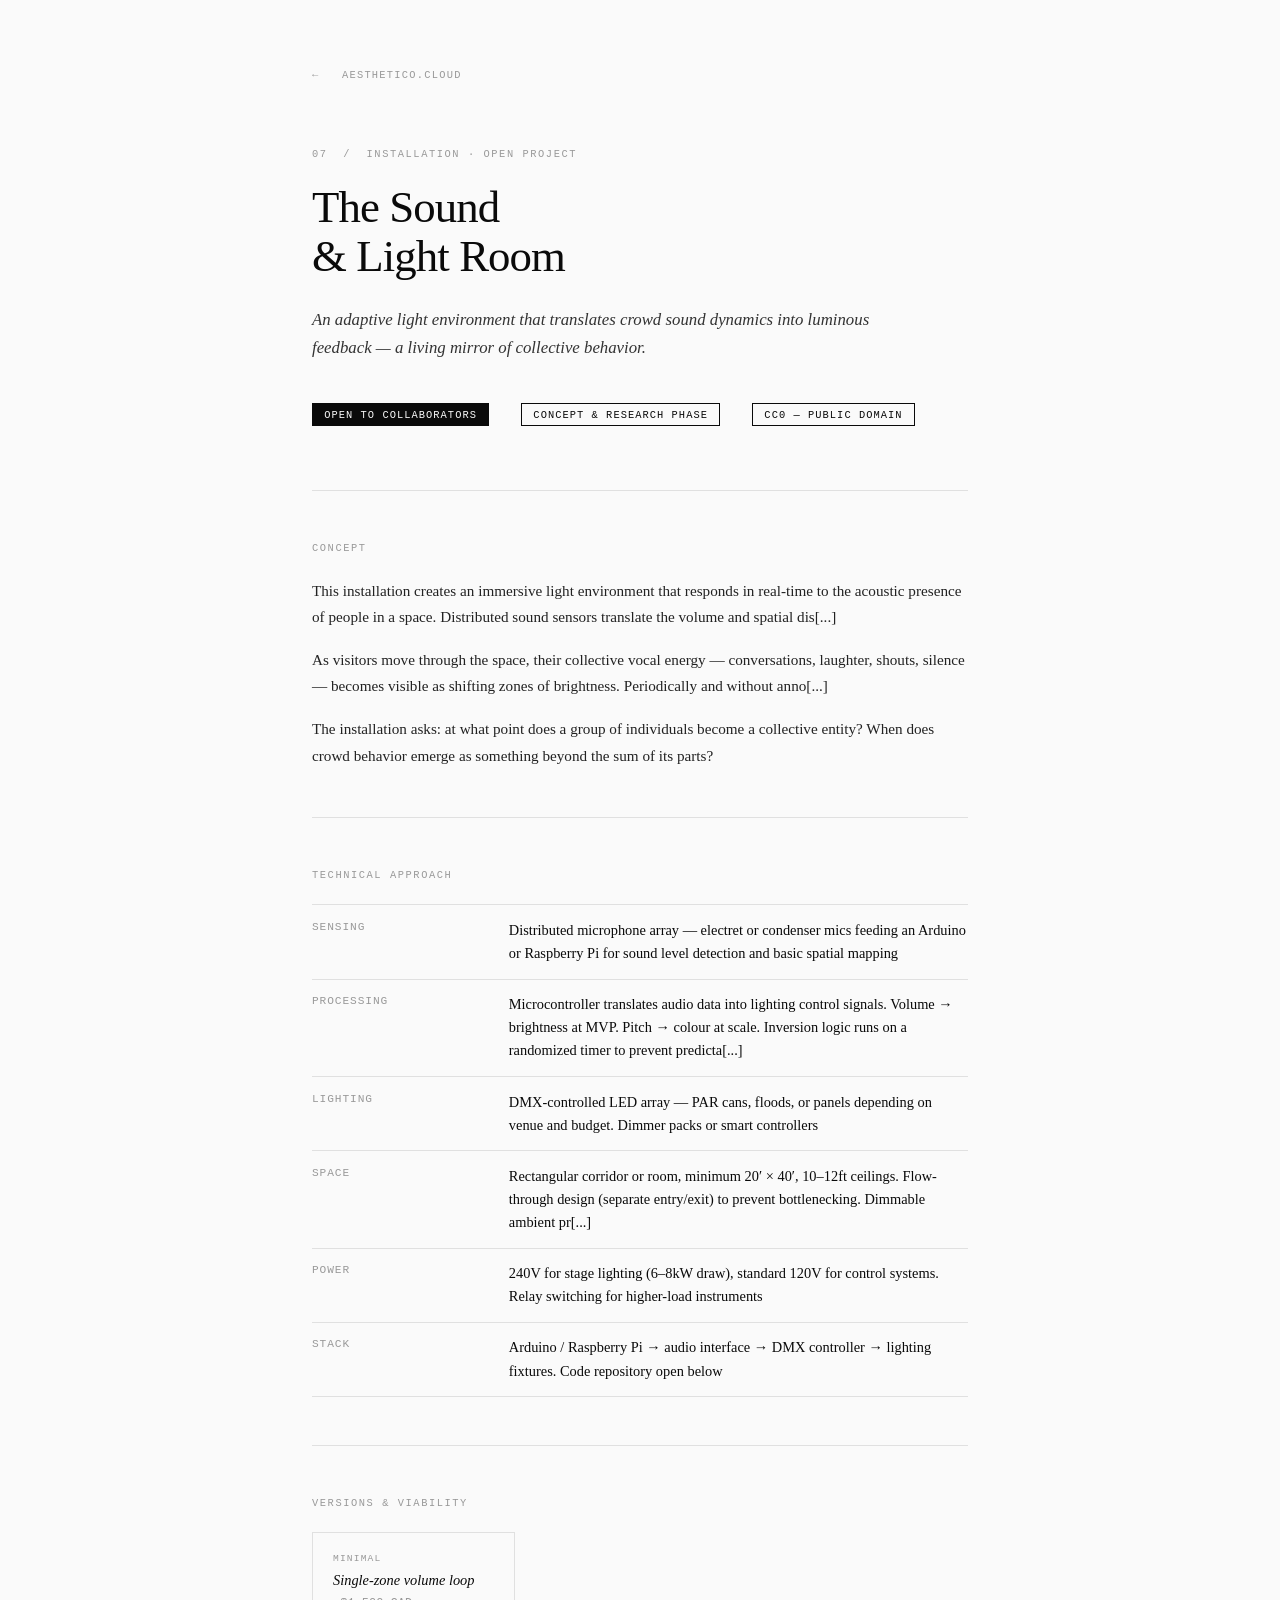
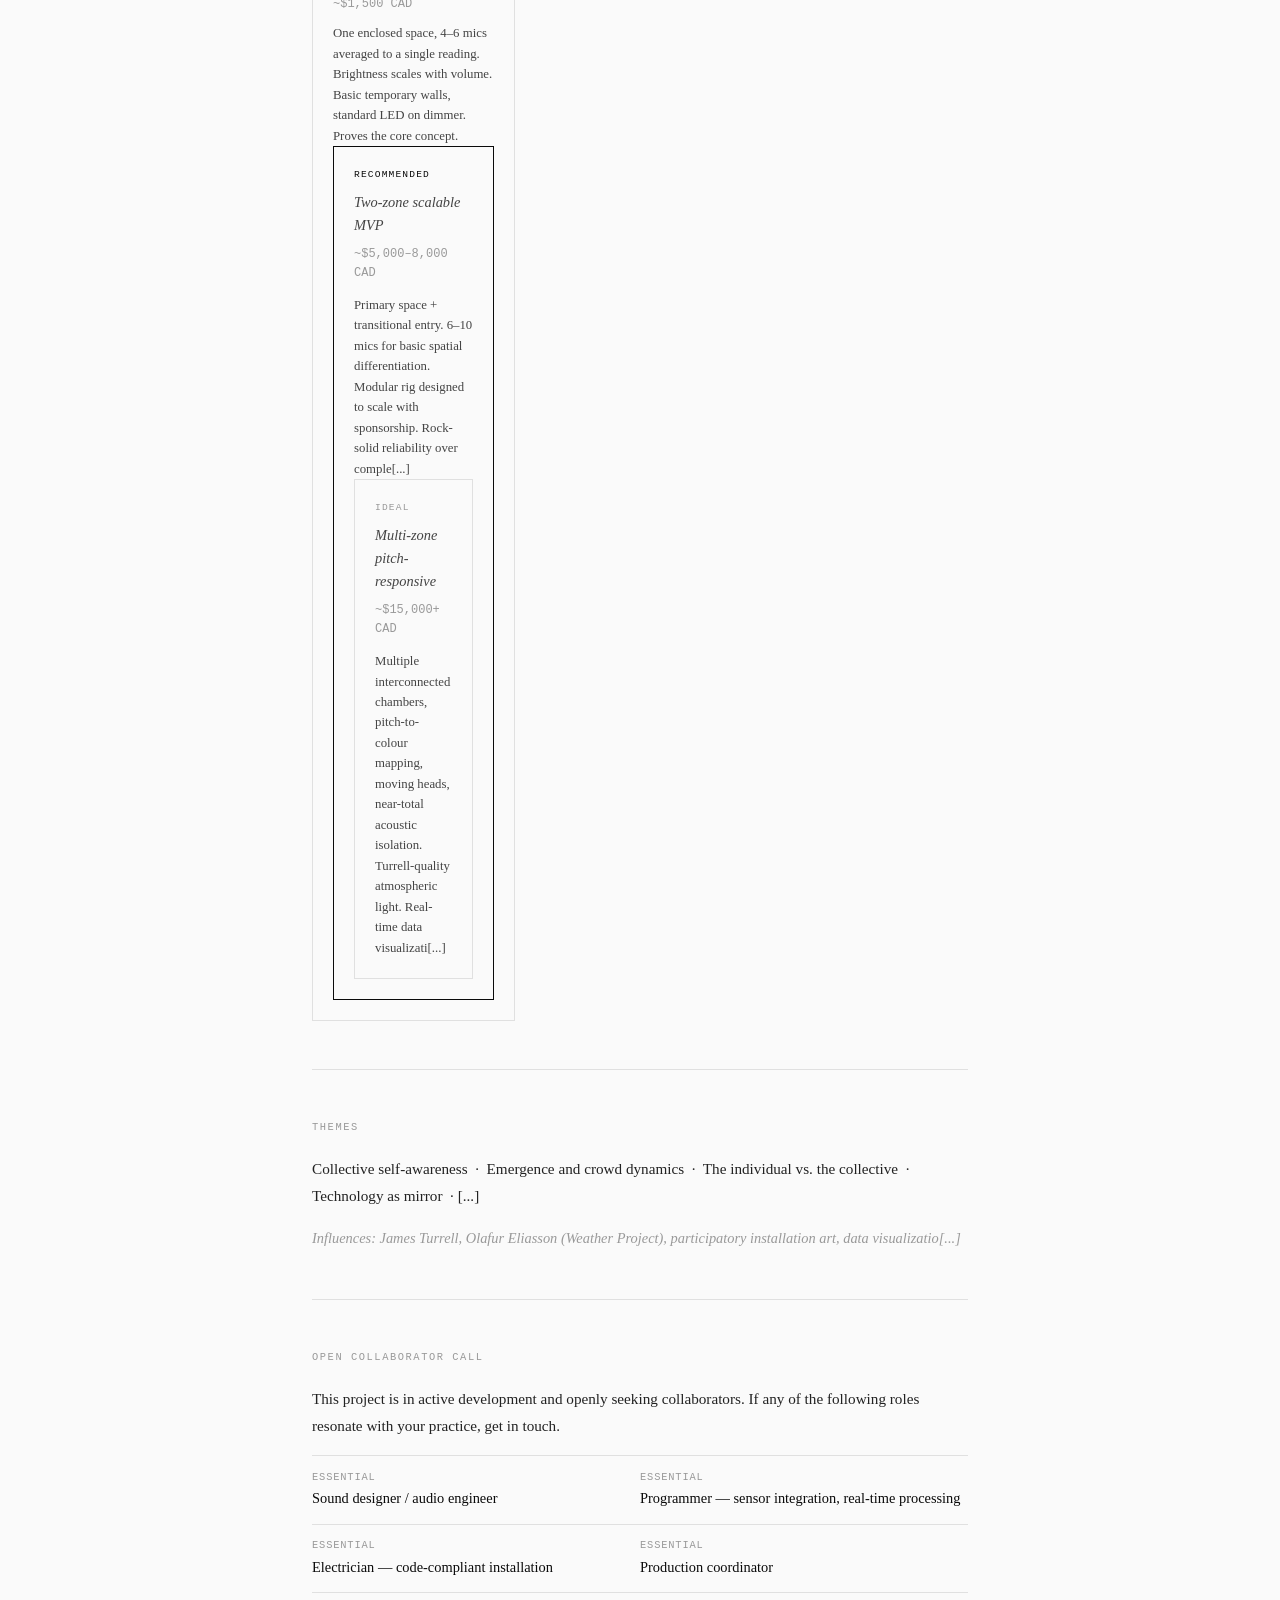
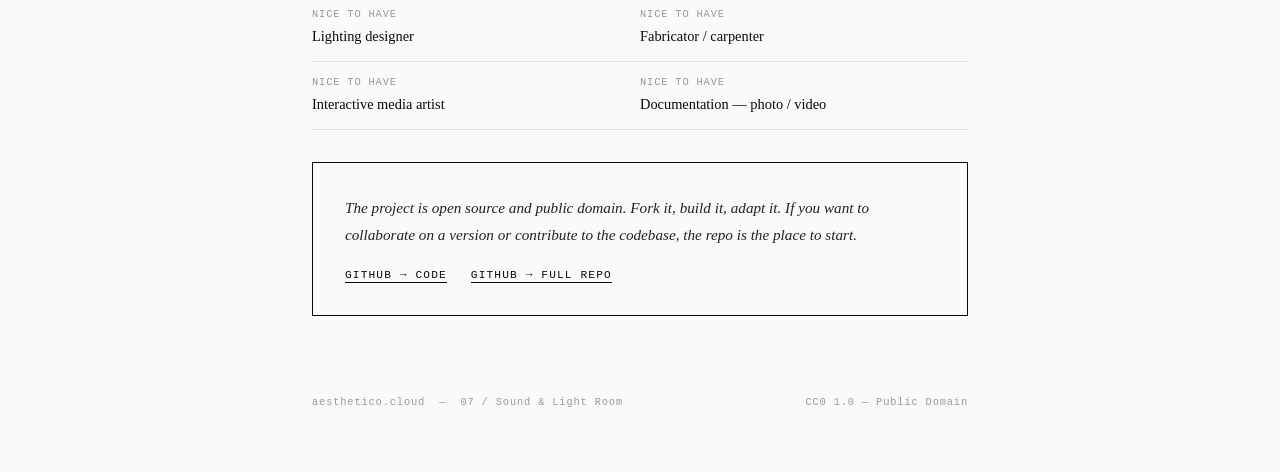
==== sound-light-room/index.html @ 417d95ab "Rename sound-light-room-index.html to sound-light-room/index.html" ====
<!DOCTYPE html>
<html lang="en">
<head>
  <meta charset="UTF-8" />
  <meta name="viewport" content="width=device-width, initial-scale=1.0" />
  <title>The Sound & Light Room — aesthetico.cloud</title>
  <style>
    *, *::before, *::after { box-sizing: border-box; margin: 0; padding: 0; }

    :root {
      --ink: #0a0a0a;
      --paper: #fafafa;
      --dim: #999;
      --rule: #e0e0e0;
      --accent: #0a0a0a;
    }

    body {
      background: var(--paper);
      color: var(--ink);
      font-family: 'Baskerville', 'Libre Baskerville', 'Georgia', serif;
      min-height: 100vh;
      padding: 4rem 2rem;
      max-width: 720px;
      margin: 0 auto;
    }

    .back {
      display: inline-flex;
      align-items: center;
      gap: 0.5rem;
      font-family: 'Courier New', monospace;
      font-size: 0.65rem;
      letter-spacing: 0.12em;
      text-transform: uppercase;
      color: var(--dim);
      text-decoration: none;
      margin-bottom: 4rem;
      transition: color 0.15s;
    }
    .back:hover { color: var(--ink); }

    header { margin-bottom: 4rem; }

    .eyebrow {
      font-family: 'Courier New', monospace;
      font-size: 0.65rem;
      letter-spacing: 0.15em;
      text-transform: uppercase;
      color: var(--dim);
      margin-bottom: 1.25rem;
    }

    h1 {
      font-size: clamp(2rem, 6vw, 2.8rem);
      font-weight: normal;
      letter-spacing: -0.02em;
      line-height: 1.1;
      margin-bottom: 1.5rem;
    }

    .lede {
      font-size: 1.05rem;
      line-height: 1.7;
      color: #333;
      max-width: 580px;
      font-style: italic;
    }

    /* Status badge */
    .status-row {
      display: flex;
      align-items: center;
      gap: 2rem;
      margin: 2.5rem 0;
      flex-wrap: wrap;
    }
    .badge {
      font-family: 'Courier New', monospace;
      font-size: 0.65rem;
      letter-spacing: 0.1em;
      text-transform: uppercase;
      padding: 0.3rem 0.7rem;
      border: 1px solid var(--ink);
      color: var(--ink);
    }
    .badge.open { background: var(--ink); color: var(--paper); }

    hr {
      border: none;
      border-top: 1px solid var(--rule);
      margin: 3rem 0;
    }

    section { margin-bottom: 3rem; }

    .section-label {
      font-family: 'Courier New', monospace;
      font-size: 0.65rem;
      letter-spacing: 0.15em;
      text-transform: uppercase;
      color: var(--dim);
      margin-bottom: 1.25rem;
    }

    h2 {
      font-size: 1.2rem;
      font-weight: normal;
      letter-spacing: -0.01em;
      margin-bottom: 1rem;
    }

    p {
      font-size: 0.95rem;
      line-height: 1.75;
      color: #222;
      margin-bottom: 1rem;
    }

    p:last-child { margin-bottom: 0; }

    /* Spec table */
    .spec-table {
      width: 100%;
      border-collapse: collapse;
      margin-top: 1rem;
    }
    .spec-table tr { border-bottom: 1px solid var(--rule); }
    .spec-table tr:first-child { border-top: 1px solid var(--rule); }
    .spec-table td {
      padding: 0.85rem 0;
      font-size: 0.9rem;
      line-height: 1.6;
      vertical-align: top;
    }
    .spec-table td:first-child {
      font-family: 'Courier New', monospace;
      font-size: 0.7rem;
      letter-spacing: 0.08em;
      text-transform: uppercase;
      color: var(--dim);
      width: 30%;
      padding-right: 1.5rem;
    }

    /* Version cards */
    .versions {
      display: grid;
      grid-template-columns: 1fr 1fr 1fr;
      gap: 1.5rem;
      margin-top: 1rem;
    }
    .version-card {
      border: 1px solid var(--rule);
      padding: 1.25rem;
    }
    .version-card.recommended {
      border-color: var(--ink);
    }
    .version-label {
      font-family: 'Courier New', monospace;
      font-size: 0.6rem;
      letter-spacing: 0.12em;
      text-transform: uppercase;
      color: var(--dim);
      margin-bottom: 0.5rem;
    }
    .version-label.rec { color: var(--ink); }
    .version-title {
      font-size: 0.9rem;
      margin-bottom: 0.5rem;
      font-style: italic;
    }
    .version-budget {
      font-family: 'Courier New', monospace;
      font-size: 0.75rem;
      color: var(--dim);
      margin-bottom: 0.75rem;
    }
    .version-notes {
      font-size: 0.8rem;
      line-height: 1.6;
      color: #444;
    }

    /* Collaborator section */
    .collab-grid {
      display: grid;
      grid-template-columns: 1fr 1fr;
      gap: 0;
      border-top: 1px solid var(--rule);
      margin-top: 1rem;
    }
    .collab-item {
      padding: 0.85rem 0;
      border-bottom: 1px solid var(--rule);
      font-size: 0.9rem;
      line-height: 1.5;
    }
    .collab-item:nth-child(odd) { padding-right: 1.5rem; }
    .collab-role {
      font-family: 'Courier New', monospace;
      font-size: 0.65rem;
      letter-spacing: 0.08em;
      text-transform: uppercase;
      color: var(--dim);
      margin-bottom: 0.2rem;
    }

    /* CTA */
    .cta-block {
      border: 1px solid var(--ink);
      padding: 2rem;
      margin-top: 2rem;
    }
    .cta-block p {
      font-style: italic;
      margin-bottom: 1.25rem;
    }
    .cta-links {
      display: flex;
      gap: 1.5rem;
      flex-wrap: wrap;
    }
    .cta-link {
      font-family: 'Courier New', monospace;
      font-size: 0.7rem;
      letter-spacing: 0.1em;
      text-transform: uppercase;
      color: var(--ink);
      text-decoration: none;
      border-bottom: 1px solid var(--ink);
      padding-bottom: 0.1rem;
      transition: opacity 0.15s;
    }
    .cta-link:hover { opacity: 0.4; }

    footer {
      margin-top: 5rem;
      display: flex;
      justify-content: space-between;
      font-family: 'Courier New', monospace;
      font-size: 0.65rem;
      letter-spacing: 0.08em;
      color: var(--dim);
    }

    @media (max-width: 560px) {
      .versions { grid-template-columns: 1fr; }
      .collab-grid { grid-template-columns: 1fr; }
      .collab-item:nth-child(odd) { padding-right: 0; }
      footer { flex-direction: column; gap: 0.5rem; }
    }
  </style>
</head>
<body>

  <a class="back" href="../index.html">&#8592; &nbsp; aesthetico.cloud</a>

  <header>
    <p class="eyebrow">07 &nbsp;/&nbsp; Installation &middot; Open Project</p>
    <h1>The Sound<br>&amp; Light Room</h1>
    <p class="lede">An adaptive light environment that translates crowd sound dynamics into luminous feedback — a living mirror of collective behavior.</p>

    <div class="status-row">
      <span class="badge open">Open to Collaborators</span>
      <span class="badge">Concept &amp; Research Phase</span>
      <span class="badge">CC0 &mdash; Public Domain</span>
    </div>
  </header>

  <hr>

  <section>
    <p class="section-label">Concept</p>
    <p>This installation creates an immersive light environment that responds in real-time to the acoustic presence of people in a space. Distributed sound sensors translate the volume and spatial dis[...]
    <p>As visitors move through the space, their collective vocal energy — conversations, laughter, shouts, silence — becomes visible as shifting zones of brightness. Periodically and without anno[...]
    <p>The installation asks: at what point does a group of individuals become a collective entity? When does crowd behavior emerge as something beyond the sum of its parts?</p>
  </section>

  <hr>

  <section>
    <p class="section-label">Technical Approach</p>
    <table class="spec-table">
      <tr>
        <td>Sensing</td>
        <td>Distributed microphone array — electret or condenser mics feeding an Arduino or Raspberry Pi for sound level detection and basic spatial mapping</td>
      </tr>
      <tr>
        <td>Processing</td>
        <td>Microcontroller translates audio data into lighting control signals. Volume → brightness at MVP. Pitch → colour at scale. Inversion logic runs on a randomized timer to prevent predicta[...]
      </tr>
      <tr>
        <td>Lighting</td>
        <td>DMX-controlled LED array — PAR cans, floods, or panels depending on venue and budget. Dimmer packs or smart controllers</td>
      </tr>
      <tr>
        <td>Space</td>
        <td>Rectangular corridor or room, minimum 20&prime;&nbsp;&times;&nbsp;40&prime;, 10&ndash;12ft ceilings. Flow-through design (separate entry/exit) to prevent bottlenecking. Dimmable ambient pr[...]
      </tr>
      <tr>
        <td>Power</td>
        <td>240V for stage lighting (6&ndash;8kW draw), standard 120V for control systems. Relay switching for higher-load instruments</td>
      </tr>
      <tr>
        <td>Stack</td>
        <td>Arduino / Raspberry Pi &rarr; audio interface &rarr; DMX controller &rarr; lighting fixtures. Code repository open below</td>
      </tr>
    </table>
  </section>

  <hr>

  <section>
    <p class="section-label">Versions &amp; Viability</p>
    <div class="versions">
      <div class="version-card">
        <div class="version-label">Minimal</div>
        <div class="version-title">Single-zone volume loop</div>
        <div class="version-budget">~$1,500 CAD</div>
        <div class="version-notes">One enclosed space, 4–6 mics averaged to a single reading. Brightness scales with volume. Basic temporary walls, standard LED on dimmer. Proves the core concept.</[...]
      </div>
      <div class="version-card recommended">
        <div class="version-label rec">Recommended</div>
        <div class="version-title">Two-zone scalable MVP</div>
        <div class="version-budget">~$5,000–8,000 CAD</div>
        <div class="version-notes">Primary space + transitional entry. 6–10 mics for basic spatial differentiation. Modular rig designed to scale with sponsorship. Rock-solid reliability over comple[...]
      </div>
      <div class="version-card">
        <div class="version-label">Ideal</div>
        <div class="version-title">Multi-zone pitch-responsive</div>
        <div class="version-budget">~$15,000+ CAD</div>
        <div class="version-notes">Multiple interconnected chambers, pitch-to-colour mapping, moving heads, near-total acoustic isolation. Turrell-quality atmospheric light. Real-time data visualizati[...]
      </div>
    </div>
  </section>

  <hr>

  <section>
    <p class="section-label">Themes</p>
    <p>Collective self-awareness &nbsp;&middot;&nbsp; Emergence and crowd dynamics &nbsp;&middot;&nbsp; The individual vs. the collective &nbsp;&middot;&nbsp; Technology as mirror &nbsp;&middot;&nbsp;[...]
    <p style="margin-top:1rem; color: var(--dim); font-style: italic; font-size:0.9rem;">Influences: James Turrell, Olafur Eliasson (Weather Project), participatory installation art, data visualizatio[...]
  </section>

  <hr>

  <section>
    <p class="section-label">Open Collaborator Call</p>
    <p>This project is in active development and openly seeking collaborators. If any of the following roles resonate with your practice, get in touch.</p>
    <div class="collab-grid">
      <div class="collab-item">
        <div class="collab-role">Essential</div>
        Sound designer / audio engineer
      </div>
      <div class="collab-item">
        <div class="collab-role">Essential</div>
        Programmer — sensor integration, real-time processing
      </div>
      <div class="collab-item">
        <div class="collab-role">Essential</div>
        Electrician — code-compliant installation
      </div>
      <div class="collab-item">
        <div class="collab-role">Essential</div>
        Production coordinator
      </div>
      <div class="collab-item">
        <div class="collab-role">Nice to have</div>
        Lighting designer
      </div>
      <div class="collab-item">
        <div class="collab-role">Nice to have</div>
        Fabricator / carpenter
      </div>
      <div class="collab-item">
        <div class="collab-role">Nice to have</div>
        Interactive media artist
      </div>
      <div class="collab-item">
        <div class="collab-role">Nice to have</div>
        Documentation — photo / video
      </div>
    </div>

    <div class="cta-block">
      <p>The project is open source and public domain. Fork it, build it, adapt it. If you want to collaborate on a version or contribute to the codebase, the repo is the place to start.</p>
      <div class="cta-links">
        <a class="cta-link" href="https://github.com/spamwilsom/aestheticocloud/tree/main/sound-light-room" target="_blank">GitHub &rarr; Code</a>
        <a class="cta-link" href="https://github.com/spamwilsom/aestheticocloud" target="_blank">GitHub &rarr; Full Repo</a>
      </div>
    </div>
  </section>

  <footer>
    <span>aesthetico.cloud &nbsp;&mdash;&nbsp; 07 / Sound &amp; Light Room</span>
    <span>CC0 1.0 &mdash; Public Domain</span>
  </footer>

</body>
</html>
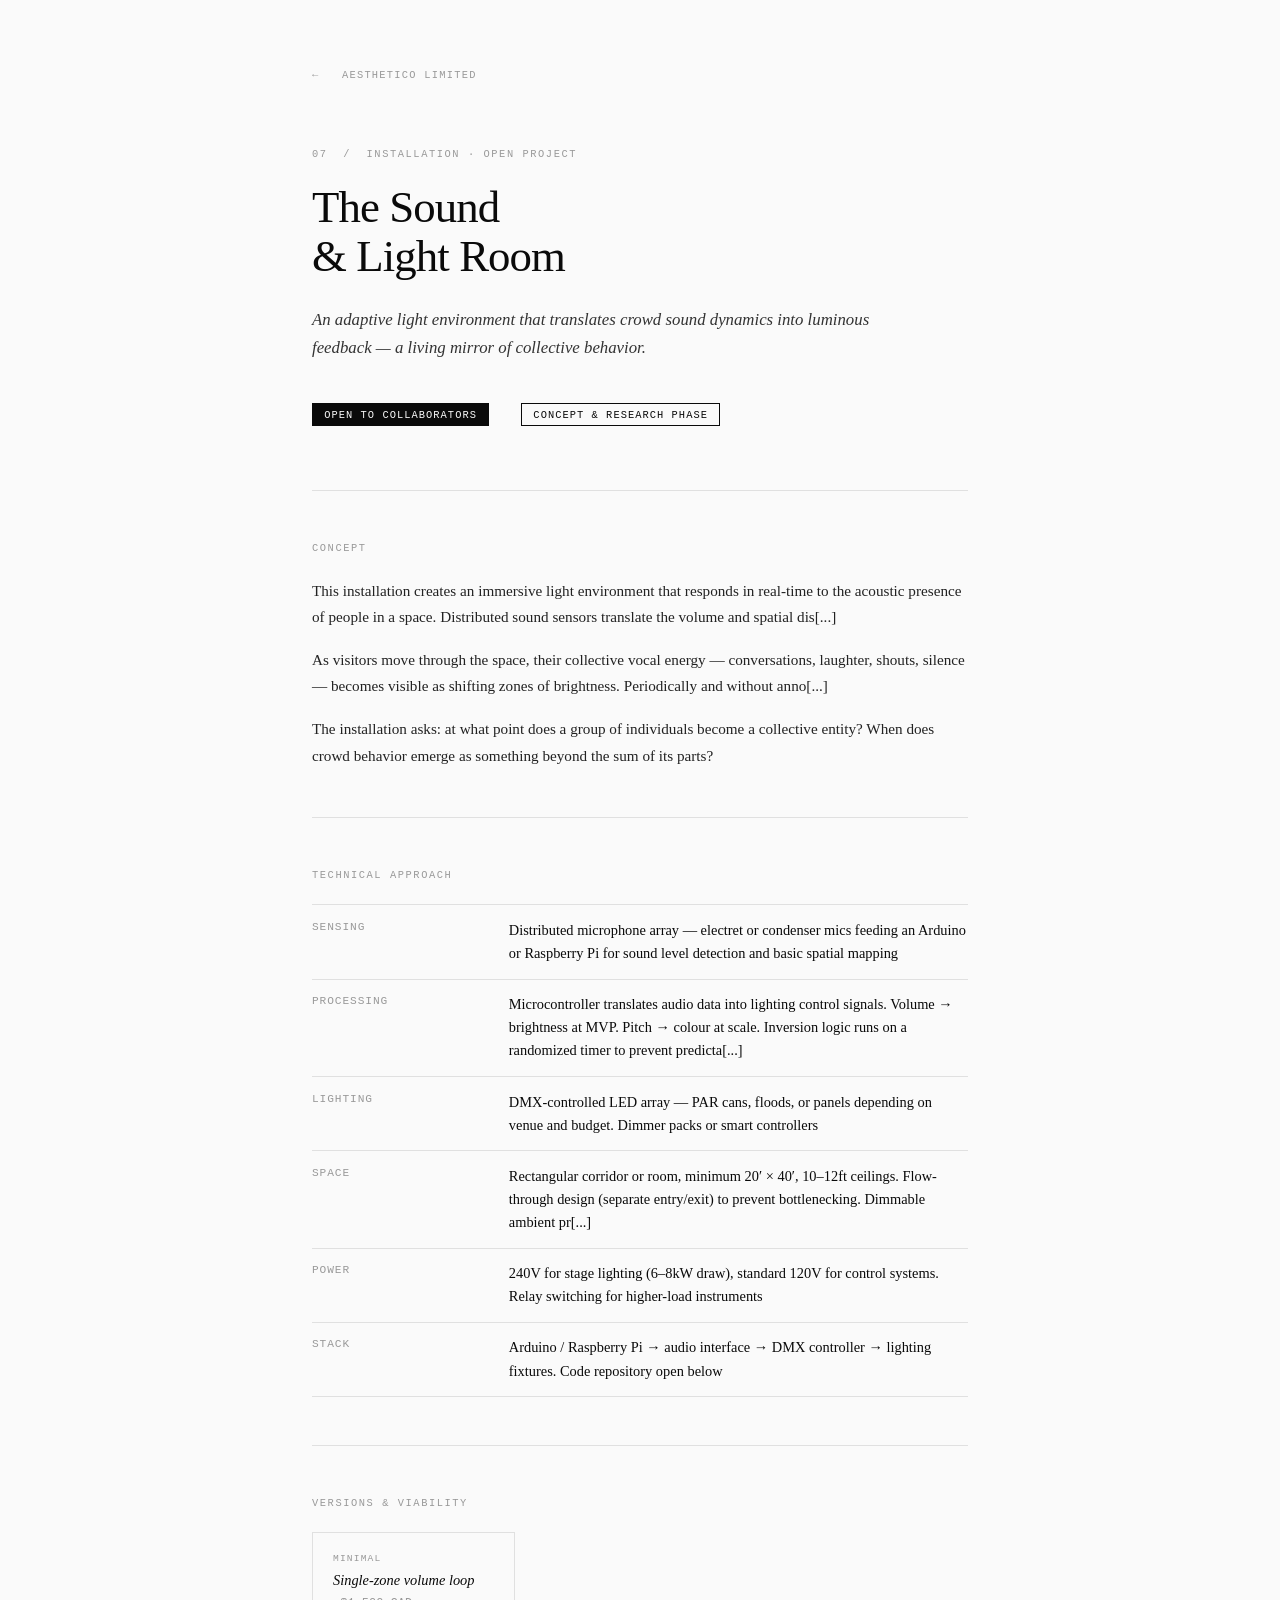
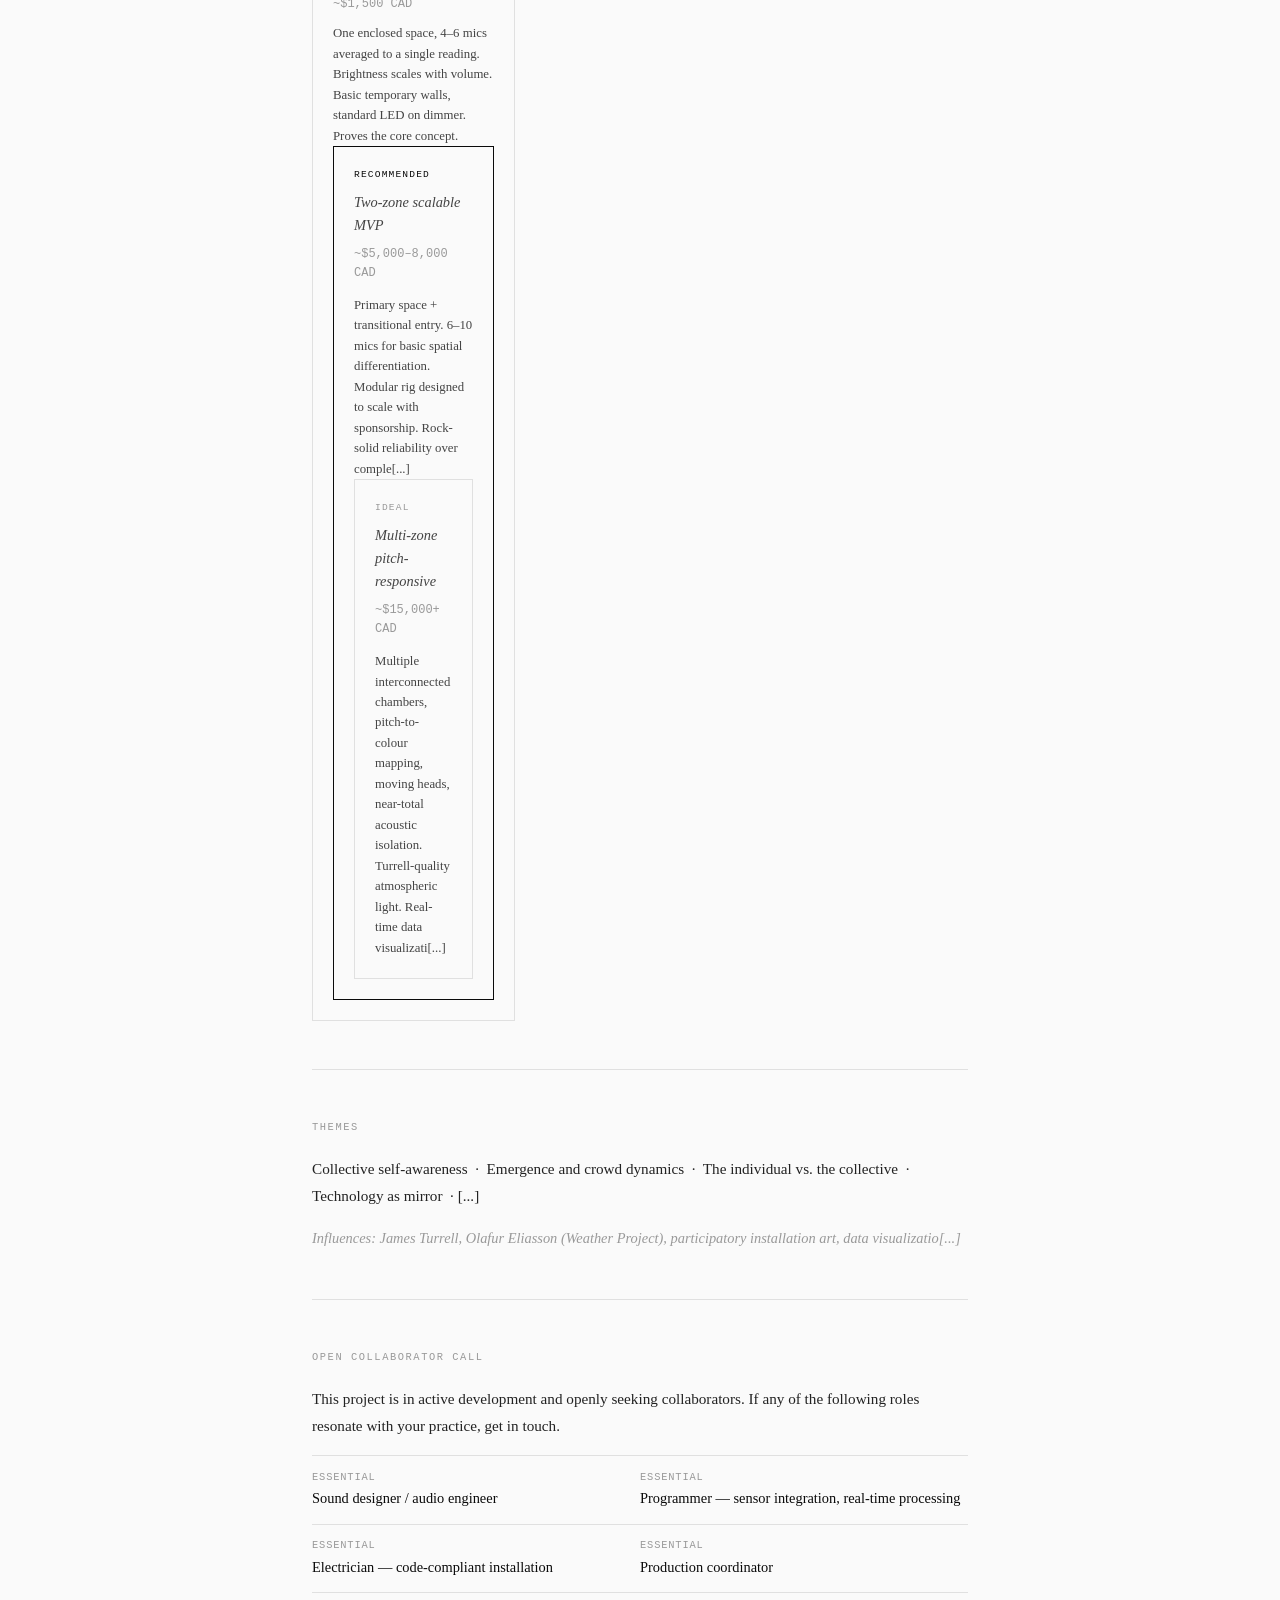
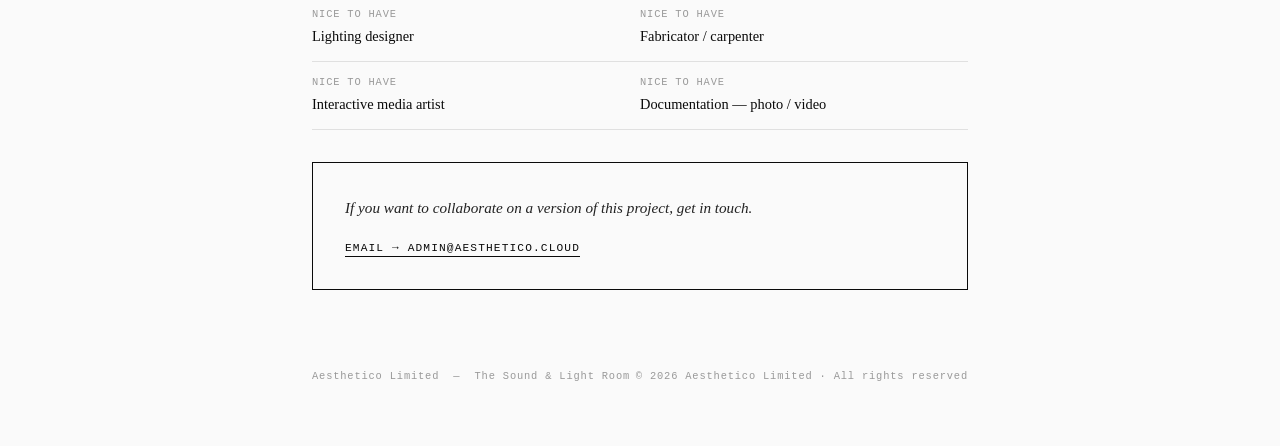
==== commit 102ad488: "Redesign site as Aesthetico Limited - New index: company header, About, Art and Software & Publishin" ====
--- a/sound-light-room/index.html
+++ b/sound-light-room/index.html
@@ -3,7 +3,7 @@
 <head>
   <meta charset="UTF-8" />
   <meta name="viewport" content="width=device-width, initial-scale=1.0" />
-  <title>The Sound & Light Room — aesthetico.cloud</title>
+  <title>The Sound & Light Room — Aesthetico Limited</title>
   <style>
     *, *::before, *::after { box-sizing: border-box; margin: 0; padding: 0; }
 
@@ -255,7 +255,7 @@
 </head>
 <body>
 
-  <a class="back" href="../index.html">&#8592; &nbsp; aesthetico.cloud</a>
+  <a class="back" href="../index.html">&#8592; &nbsp; Aesthetico Limited</a>
 
   <header>
     <p class="eyebrow">07 &nbsp;/&nbsp; Installation &middot; Open Project</p>
@@ -265,7 +265,6 @@
     <div class="status-row">
       <span class="badge open">Open to Collaborators</span>
       <span class="badge">Concept &amp; Research Phase</span>
-      <span class="badge">CC0 &mdash; Public Domain</span>
     </div>
   </header>
 
@@ -385,17 +384,16 @@
     </div>
 
     <div class="cta-block">
-      <p>The project is open source and public domain. Fork it, build it, adapt it. If you want to collaborate on a version or contribute to the codebase, the repo is the place to start.</p>
+      <p>If you want to collaborate on a version of this project, get in touch.</p>
       <div class="cta-links">
-        <a class="cta-link" href="https://github.com/spamwilsom/aestheticocloud/tree/main/sound-light-room" target="_blank">GitHub &rarr; Code</a>
-        <a class="cta-link" href="https://github.com/spamwilsom/aestheticocloud" target="_blank">GitHub &rarr; Full Repo</a>
+        <a class="cta-link" href="mailto:admin@aesthetico.cloud">Email &rarr; admin@aesthetico.cloud</a>
       </div>
     </div>
   </section>
 
   <footer>
-    <span>aesthetico.cloud &nbsp;&mdash;&nbsp; 07 / Sound &amp; Light Room</span>
-    <span>CC0 1.0 &mdash; Public Domain</span>
+    <span>Aesthetico Limited &nbsp;&mdash;&nbsp; The Sound &amp; Light Room</span>
+    <span>&copy; 2026 Aesthetico Limited &middot; All rights reserved</span>
   </footer>
 
 </body>
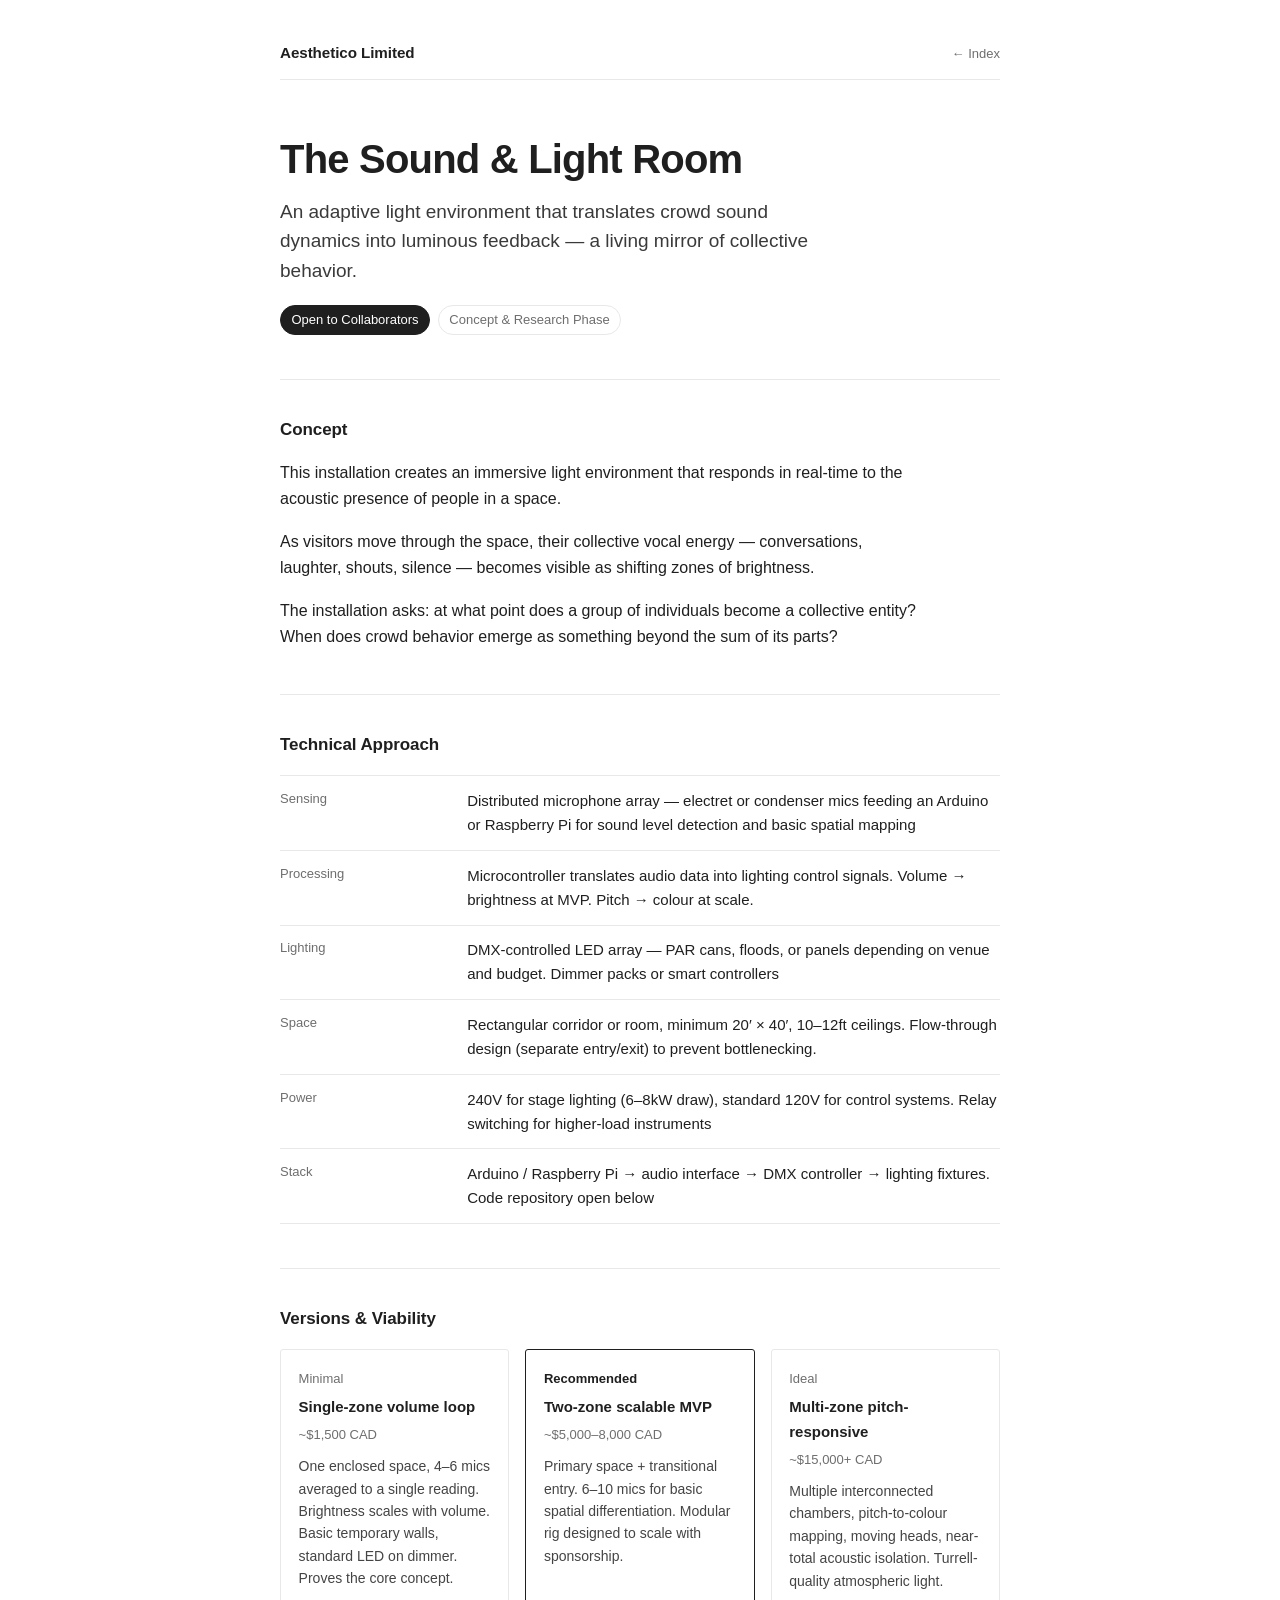
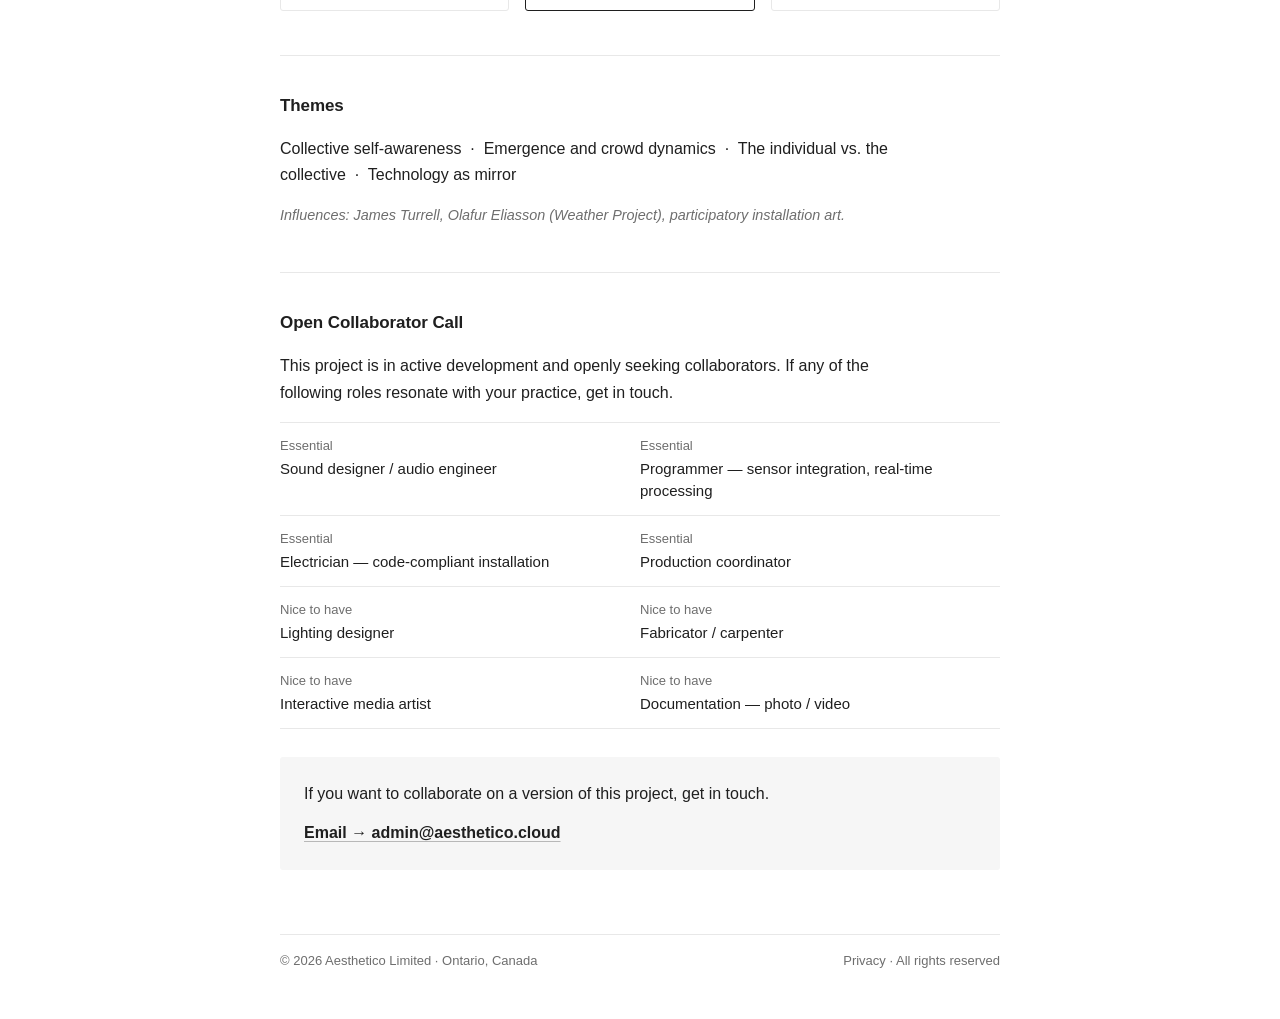
==== commit ef89abb7: "Restyle site in a slim, Docs-like sans-serif style with shared stylesheet Shared assets/site.css; al" ====
--- a/sound-light-room/index.html
+++ b/sound-light-room/index.html
@@ -4,276 +4,62 @@
   <meta charset="UTF-8" />
   <meta name="viewport" content="width=device-width, initial-scale=1.0" />
   <title>The Sound & Light Room — Aesthetico Limited</title>
+  <link rel="stylesheet" href="../assets/site.css" />
   <style>
-    *, *::before, *::after { box-sizing: border-box; margin: 0; padding: 0; }
-
-    :root {
-      --ink: #0a0a0a;
-      --paper: #fafafa;
-      --dim: #999;
-      --rule: #e0e0e0;
-      --accent: #0a0a0a;
-    }
-
-    body {
-      background: var(--paper);
-      color: var(--ink);
-      font-family: 'Baskerville', 'Libre Baskerville', 'Georgia', serif;
-      min-height: 100vh;
-      padding: 4rem 2rem;
-      max-width: 720px;
-      margin: 0 auto;
-    }
-
-    .back {
-      display: inline-flex;
-      align-items: center;
-      gap: 0.5rem;
-      font-family: 'Courier New', monospace;
-      font-size: 0.65rem;
-      letter-spacing: 0.12em;
-      text-transform: uppercase;
-      color: var(--dim);
-      text-decoration: none;
-      margin-bottom: 4rem;
-      transition: color 0.15s;
-    }
-    .back:hover { color: var(--ink); }
-
-    header { margin-bottom: 4rem; }
-
-    .eyebrow {
-      font-family: 'Courier New', monospace;
-      font-size: 0.65rem;
-      letter-spacing: 0.15em;
-      text-transform: uppercase;
-      color: var(--dim);
-      margin-bottom: 1.25rem;
-    }
-
-    h1 {
-      font-size: clamp(2rem, 6vw, 2.8rem);
-      font-weight: normal;
-      letter-spacing: -0.02em;
-      line-height: 1.1;
-      margin-bottom: 1.5rem;
-    }
-
-    .lede {
-      font-size: 1.05rem;
-      line-height: 1.7;
-      color: #333;
-      max-width: 580px;
-      font-style: italic;
-    }
-
-    /* Status badge */
-    .status-row {
-      display: flex;
-      align-items: center;
-      gap: 2rem;
-      margin: 2.5rem 0;
-      flex-wrap: wrap;
-    }
-    .badge {
-      font-family: 'Courier New', monospace;
-      font-size: 0.65rem;
-      letter-spacing: 0.1em;
-      text-transform: uppercase;
-      padding: 0.3rem 0.7rem;
-      border: 1px solid var(--ink);
-      color: var(--ink);
-    }
-    .badge.open { background: var(--ink); color: var(--paper); }
-
-    hr {
-      border: none;
-      border-top: 1px solid var(--rule);
-      margin: 3rem 0;
-    }
-
-    section { margin-bottom: 3rem; }
-
-    .section-label {
-      font-family: 'Courier New', monospace;
-      font-size: 0.65rem;
-      letter-spacing: 0.15em;
-      text-transform: uppercase;
-      color: var(--dim);
-      margin-bottom: 1.25rem;
-    }
-
-    h2 {
-      font-size: 1.2rem;
-      font-weight: normal;
-      letter-spacing: -0.01em;
-      margin-bottom: 1rem;
-    }
-
-    p {
-      font-size: 0.95rem;
-      line-height: 1.75;
-      color: #222;
-      margin-bottom: 1rem;
-    }
-
-    p:last-child { margin-bottom: 0; }
-
-    /* Spec table */
-    .spec-table {
-      width: 100%;
-      border-collapse: collapse;
-      margin-top: 1rem;
-    }
-    .spec-table tr { border-bottom: 1px solid var(--rule); }
-    .spec-table tr:first-child { border-top: 1px solid var(--rule); }
-    .spec-table td {
-      padding: 0.85rem 0;
-      font-size: 0.9rem;
-      line-height: 1.6;
-      vertical-align: top;
-    }
-    .spec-table td:first-child {
-      font-family: 'Courier New', monospace;
-      font-size: 0.7rem;
-      letter-spacing: 0.08em;
-      text-transform: uppercase;
-      color: var(--dim);
-      width: 30%;
-      padding-right: 1.5rem;
-    }
-
-    /* Version cards */
-    .versions {
-      display: grid;
-      grid-template-columns: 1fr 1fr 1fr;
-      gap: 1.5rem;
-      margin-top: 1rem;
-    }
-    .version-card {
-      border: 1px solid var(--rule);
-      padding: 1.25rem;
-    }
-    .version-card.recommended {
-      border-color: var(--ink);
-    }
-    .version-label {
-      font-family: 'Courier New', monospace;
-      font-size: 0.6rem;
-      letter-spacing: 0.12em;
-      text-transform: uppercase;
-      color: var(--dim);
-      margin-bottom: 0.5rem;
-    }
-    .version-label.rec { color: var(--ink); }
-    .version-title {
-      font-size: 0.9rem;
-      margin-bottom: 0.5rem;
-      font-style: italic;
-    }
-    .version-budget {
-      font-family: 'Courier New', monospace;
-      font-size: 0.75rem;
-      color: var(--dim);
-      margin-bottom: 0.75rem;
-    }
-    .version-notes {
-      font-size: 0.8rem;
-      line-height: 1.6;
-      color: #444;
-    }
-
-    /* Collaborator section */
-    .collab-grid {
-      display: grid;
-      grid-template-columns: 1fr 1fr;
-      gap: 0;
-      border-top: 1px solid var(--rule);
-      margin-top: 1rem;
-    }
-    .collab-item {
-      padding: 0.85rem 0;
-      border-bottom: 1px solid var(--rule);
-      font-size: 0.9rem;
-      line-height: 1.5;
-    }
-    .collab-item:nth-child(odd) { padding-right: 1.5rem; }
-    .collab-role {
-      font-family: 'Courier New', monospace;
-      font-size: 0.65rem;
-      letter-spacing: 0.08em;
-      text-transform: uppercase;
-      color: var(--dim);
-      margin-bottom: 0.2rem;
-    }
-
-    /* CTA */
-    .cta-block {
-      border: 1px solid var(--ink);
-      padding: 2rem;
-      margin-top: 2rem;
-    }
-    .cta-block p {
-      font-style: italic;
-      margin-bottom: 1.25rem;
-    }
-    .cta-links {
-      display: flex;
-      gap: 1.5rem;
-      flex-wrap: wrap;
-    }
-    .cta-link {
-      font-family: 'Courier New', monospace;
-      font-size: 0.7rem;
-      letter-spacing: 0.1em;
-      text-transform: uppercase;
-      color: var(--ink);
-      text-decoration: none;
-      border-bottom: 1px solid var(--ink);
-      padding-bottom: 0.1rem;
-      transition: opacity 0.15s;
-    }
-    .cta-link:hover { opacity: 0.4; }
-
-    footer {
-      margin-top: 5rem;
-      display: flex;
-      justify-content: space-between;
-      font-family: 'Courier New', monospace;
-      font-size: 0.65rem;
-      letter-spacing: 0.08em;
-      color: var(--dim);
-    }
-
-    @media (max-width: 560px) {
-      .versions { grid-template-columns: 1fr; }
-      .collab-grid { grid-template-columns: 1fr; }
-      .collab-item:nth-child(odd) { padding-right: 0; }
-      footer { flex-direction: column; gap: 0.5rem; }
-    }
+  h1 { margin-bottom: 0.9rem; }
+  .badges { display: flex; gap: 0.5rem; flex-wrap: wrap; margin: 1.25rem 0 0; }
+  .badge { font-size: 0.8125rem; padding: 0.2rem 0.65rem; border: 1px solid var(--rule); border-radius: 999px; color: var(--dim); }
+  .badge.open { background: var(--ink); border-color: var(--ink); color: var(--paper); }
+  hr { border: 0; border-top: 1px solid var(--rule); margin: 2.75rem 0 0; }
+  section { margin-bottom: 0; }
+  .section-label { font-weight: 600; font-size: 1.0625rem; color: var(--ink); letter-spacing: -0.005em; margin: 2.25rem 0 1rem; }
+  p:last-child { margin-bottom: 0; }
+  .spec-table { width: 100%; border-collapse: collapse; margin-top: 0.25rem; }
+  .spec-table tr { border-bottom: 1px solid var(--rule); }
+  .spec-table tr:first-child { border-top: 1px solid var(--rule); }
+  .spec-table td { padding: 0.8rem 0; font-size: 0.9375rem; line-height: 1.6; vertical-align: top; }
+  .spec-table td:first-child { font-size: 0.8125rem; color: var(--dim); width: 26%; padding-right: 1.25rem; }
+  .versions { display: grid; grid-template-columns: repeat(3, 1fr); gap: 1rem; margin-top: 0.25rem; }
+  .version-card { border: 1px solid var(--rule); border-radius: 3px; padding: 1.1rem; }
+  .version-card.recommended { border-color: var(--ink); }
+  .version-label { font-size: 0.8125rem; color: var(--dim); margin-bottom: 0.4rem; }
+  .version-label.rec { color: var(--ink); font-weight: 600; }
+  .version-title { font-size: 0.9375rem; font-weight: 600; margin-bottom: 0.25rem; }
+  .version-budget { font-size: 0.8125rem; color: var(--dim); margin-bottom: 0.6rem; }
+  .version-notes { font-size: 0.875rem; line-height: 1.6; color: #444; }
+  .collab-grid { display: grid; grid-template-columns: 1fr 1fr; border-top: 1px solid var(--rule); margin-top: 0.25rem; }
+  .collab-item { padding: 0.8rem 0; border-bottom: 1px solid var(--rule); font-size: 0.9375rem; line-height: 1.5; }
+  .collab-item:nth-child(odd) { padding-right: 1.25rem; }
+  .collab-role { font-size: 0.8125rem; color: var(--dim); margin-bottom: 0.15rem; }
+  .cta-block { background: var(--soft); border-radius: 3px; padding: 1.5rem; margin-top: 1.75rem; }
+  .cta-block p { margin-bottom: 0.75rem; }
+  .cta-link { font-weight: 600; color: var(--ink); }
+  @media (max-width: 600px) { .versions, .collab-grid { grid-template-columns: 1fr; } .collab-item:nth-child(odd) { padding-right: 0; } }
   </style>
 </head>
 <body>
 
-  <a class="back" href="../index.html">&#8592; &nbsp; Aesthetico Limited</a>
+  <header>
+    <a class="brand" href="../index.html">Aesthetico Limited</a>
+    <span class="label"><a href="../index.html">&larr; Index</a></span>
+  </header>
 
-  <header>
-    <p class="eyebrow">07 &nbsp;/&nbsp; Installation &middot; Open Project</p>
-    <h1>The Sound<br>&amp; Light Room</h1>
+  <div>
+    <h1>The Sound &amp; Light Room</h1>
     <p class="lede">An adaptive light environment that translates crowd sound dynamics into luminous feedback — a living mirror of collective behavior.</p>
 
-    <div class="status-row">
+    <div class="badges">
       <span class="badge open">Open to Collaborators</span>
       <span class="badge">Concept &amp; Research Phase</span>
     </div>
-  </header>
+  </div>
 
   <hr>
 
   <section>
     <p class="section-label">Concept</p>
-    <p>This installation creates an immersive light environment that responds in real-time to the acoustic presence of people in a space. Distributed sound sensors translate the volume and spatial dis[...]
-    <p>As visitors move through the space, their collective vocal energy — conversations, laughter, shouts, silence — becomes visible as shifting zones of brightness. Periodically and without anno[...]
+    <p>This installation creates an immersive light environment that responds in real-time to the acoustic presence of people in a space.</p>
+    <p>As visitors move through the space, their collective vocal energy — conversations, laughter, shouts, silence — becomes visible as shifting zones of brightness.</p>
     <p>The installation asks: at what point does a group of individuals become a collective entity? When does crowd behavior emerge as something beyond the sum of its parts?</p>
   </section>
 
@@ -288,7 +74,7 @@
       </tr>
       <tr>
         <td>Processing</td>
-        <td>Microcontroller translates audio data into lighting control signals. Volume → brightness at MVP. Pitch → colour at scale. Inversion logic runs on a randomized timer to prevent predicta[...]
+        <td>Microcontroller translates audio data into lighting control signals. Volume → brightness at MVP. Pitch → colour at scale.</td>
       </tr>
       <tr>
         <td>Lighting</td>
@@ -296,7 +82,7 @@
       </tr>
       <tr>
         <td>Space</td>
-        <td>Rectangular corridor or room, minimum 20&prime;&nbsp;&times;&nbsp;40&prime;, 10&ndash;12ft ceilings. Flow-through design (separate entry/exit) to prevent bottlenecking. Dimmable ambient pr[...]
+        <td>Rectangular corridor or room, minimum 20&prime;&nbsp;&times;&nbsp;40&prime;, 10&ndash;12ft ceilings. Flow-through design (separate entry/exit) to prevent bottlenecking.</td>
       </tr>
       <tr>
         <td>Power</td>
@@ -318,19 +104,19 @@
         <div class="version-label">Minimal</div>
         <div class="version-title">Single-zone volume loop</div>
         <div class="version-budget">~$1,500 CAD</div>
-        <div class="version-notes">One enclosed space, 4–6 mics averaged to a single reading. Brightness scales with volume. Basic temporary walls, standard LED on dimmer. Proves the core concept.</[...]
+        <div class="version-notes">One enclosed space, 4–6 mics averaged to a single reading. Brightness scales with volume. Basic temporary walls, standard LED on dimmer. Proves the core concept.</div>
       </div>
       <div class="version-card recommended">
         <div class="version-label rec">Recommended</div>
         <div class="version-title">Two-zone scalable MVP</div>
         <div class="version-budget">~$5,000–8,000 CAD</div>
-        <div class="version-notes">Primary space + transitional entry. 6–10 mics for basic spatial differentiation. Modular rig designed to scale with sponsorship. Rock-solid reliability over comple[...]
+        <div class="version-notes">Primary space + transitional entry. 6–10 mics for basic spatial differentiation. Modular rig designed to scale with sponsorship.</div>
       </div>
       <div class="version-card">
         <div class="version-label">Ideal</div>
         <div class="version-title">Multi-zone pitch-responsive</div>
         <div class="version-budget">~$15,000+ CAD</div>
-        <div class="version-notes">Multiple interconnected chambers, pitch-to-colour mapping, moving heads, near-total acoustic isolation. Turrell-quality atmospheric light. Real-time data visualizati[...]
+        <div class="version-notes">Multiple interconnected chambers, pitch-to-colour mapping, moving heads, near-total acoustic isolation. Turrell-quality atmospheric light.</div>
       </div>
     </div>
   </section>
@@ -339,8 +125,8 @@
 
   <section>
     <p class="section-label">Themes</p>
-    <p>Collective self-awareness &nbsp;&middot;&nbsp; Emergence and crowd dynamics &nbsp;&middot;&nbsp; The individual vs. the collective &nbsp;&middot;&nbsp; Technology as mirror &nbsp;&middot;&nbsp;[...]
-    <p style="margin-top:1rem; color: var(--dim); font-style: italic; font-size:0.9rem;">Influences: James Turrell, Olafur Eliasson (Weather Project), participatory installation art, data visualizatio[...]
+    <p>Collective self-awareness &nbsp;&middot;&nbsp; Emergence and crowd dynamics &nbsp;&middot;&nbsp; The individual vs. the collective &nbsp;&middot;&nbsp; Technology as mirror </p>
+    <p style="margin-top:1rem; color: var(--dim); font-style: italic; font-size:0.9rem;">Influences: James Turrell, Olafur Eliasson (Weather Project), participatory installation art.</p>
   </section>
 
   <hr>
@@ -391,9 +177,9 @@
     </div>
   </section>
 
-  <footer>
-    <span>Aesthetico Limited &nbsp;&mdash;&nbsp; The Sound &amp; Light Room</span>
-    <span>&copy; 2026 Aesthetico Limited &middot; All rights reserved</span>
+  <footer class="label">
+    <span>&copy; 2026 Aesthetico Limited &middot; Ontario, Canada</span>
+    <span><a href="../privacy.html">Privacy</a> &middot; All rights reserved</span>
   </footer>
 
 </body>
--- a/assets/site.css
+++ b/assets/site.css
@@ -0,0 +1,147 @@
+/* Aesthetico Limited — shared site style. System fonts only: no third-party requests. */
+*, *::before, *::after { box-sizing: border-box; margin: 0; padding: 0; }
+
+:root {
+  --ink: #1f1f1f;
+  --paper: #ffffff;
+  --dim: #6e6e6e;
+  --rule: #e8e8e8;
+  --soft: #f6f6f6;
+  --sans: -apple-system, BlinkMacSystemFont, "Segoe UI", "Helvetica Neue", Helvetica, Arial, sans-serif;
+  --measure: 720px;
+}
+
+html { font-size: 16px; -webkit-font-smoothing: antialiased; text-rendering: optimizeLegibility; }
+
+body {
+  background: var(--paper);
+  color: var(--ink);
+  font-family: var(--sans);
+  font-size: 1rem;
+  line-height: 1.65;
+  max-width: calc(var(--measure) + 4rem);
+  margin: 0 auto;
+  padding: 2.5rem 2rem 3rem;
+}
+
+a { color: inherit; text-underline-offset: 3px; text-decoration-color: #b8b8b8; }
+a:hover { text-decoration-color: var(--ink); }
+
+/* small muted text: eyebrows, captions, meta */
+.label, figcaption, .meta, .kind, .num {
+  font-family: var(--sans);
+  font-size: 0.8125rem;
+  line-height: 1.5;
+  letter-spacing: 0;
+  text-transform: none;
+  color: var(--dim);
+}
+.label a, .meta a, footer a { text-decoration: none; }
+.label a:hover, .meta a:hover, footer a:hover { color: var(--ink); text-decoration: underline; }
+
+/* top bar */
+header {
+  display: flex;
+  justify-content: space-between;
+  align-items: baseline;
+  gap: 1.5rem;
+  padding-bottom: 0.9rem;
+  border-bottom: 1px solid var(--rule);
+  margin-bottom: 3.5rem;
+}
+.brand, .wordmark {
+  font-weight: 600;
+  font-size: 0.95rem;
+  letter-spacing: -0.005em;
+  text-decoration: none;
+  color: var(--ink);
+}
+
+/* titles */
+h1 {
+  font-weight: 600;
+  font-size: clamp(1.9rem, 5.5vw, 2.5rem);
+  line-height: 1.15;
+  letter-spacing: -0.02em;
+  margin-bottom: 0.9rem;
+}
+h1 br { display: none; }
+.lede {
+  font-size: 1.1875rem;
+  line-height: 1.55;
+  color: #3a3a3a;
+  max-width: 34rem;
+  margin-bottom: 1rem;
+}
+.status { margin-bottom: 2.25rem; }
+
+h2 {
+  font-weight: 600;
+  font-size: 1.0625rem;
+  letter-spacing: -0.005em;
+  margin: 3rem 0 1rem;
+  padding: 0;
+  border: 0;
+}
+
+p { margin-bottom: 1rem; max-width: 40rem; }
+.copy { margin: 2.25rem 0 2.5rem; }
+.copy p { font-size: 1.0625rem; line-height: 1.7; }
+
+/* images let the work speak */
+figure { margin: 0; }
+figure img, .doors img { display: block; width: 100%; height: auto; background: var(--soft); border-radius: 3px; }
+figcaption { padding-top: 0.5rem; }
+.hero { margin: 0.5rem 0 2.5rem; }
+.closing { margin-bottom: 2.25rem; }
+.grid { display: grid; grid-template-columns: repeat(3, 1fr); gap: 1rem; margin-bottom: 2.5rem; }
+.grid.two { grid-template-columns: repeat(2, 1fr); }
+.doors { display: grid; grid-template-columns: repeat(4, 1fr); gap: 0.75rem; margin-bottom: 0.6rem; }
+.doors + .label { margin-bottom: 2.25rem; }
+
+/* index */
+.about { margin-bottom: 3.5rem; display: block; }
+.about > .label { display: none; }
+.about p.body { font-size: 1.0625rem; line-height: 1.7; max-width: 38rem; }
+.about p.body + p.body { margin-top: 0.75rem; }
+
+.group { margin-bottom: 3rem; }
+.group-head { display: flex; justify-content: space-between; align-items: baseline; padding-bottom: 0.6rem; border-bottom: 1px solid var(--rule); }
+.group-head h2 { margin: 0; font-size: 1.0625rem; }
+.entries { list-style: none; }
+.entries li { border-bottom: 1px solid var(--rule); }
+.entry {
+  display: grid;
+  grid-template-columns: 2rem 1fr auto;
+  gap: 0.15rem 1rem;
+  align-items: baseline;
+  padding: 1.1rem 0;
+  text-decoration: none;
+  color: var(--ink);
+}
+.entry .t { font-size: 1.0625rem; font-weight: 600; letter-spacing: -0.005em; }
+.entry .kind { text-align: right; }
+.entry .pitch { grid-column: 2 / 4; font-size: 0.9375rem; line-height: 1.55; color: var(--dim); max-width: 34rem; }
+a.entry:hover .t { text-decoration: underline; text-decoration-color: #b8b8b8; text-underline-offset: 3px; }
+
+/* footer */
+footer {
+  margin-top: 4rem;
+  padding-top: 1rem;
+  border-top: 1px solid var(--rule);
+  display: flex;
+  justify-content: space-between;
+  gap: 1rem;
+  flex-wrap: wrap;
+}
+
+@media (max-width: 600px) {
+  body { padding: 1.75rem 1.25rem 2.5rem; }
+  header { margin-bottom: 2.5rem; flex-wrap: wrap; }
+  .grid, .grid.two { grid-template-columns: 1fr 1fr; gap: 0.75rem; }
+  .doors { grid-template-columns: 1fr 1fr; }
+  .entry { grid-template-columns: 1.75rem 1fr; }
+  .entry .kind { grid-column: 2 / 3; text-align: left; }
+  .entry .pitch { grid-column: 2 / 3; }
+  footer { flex-direction: column; gap: 0.35rem; }
+}
